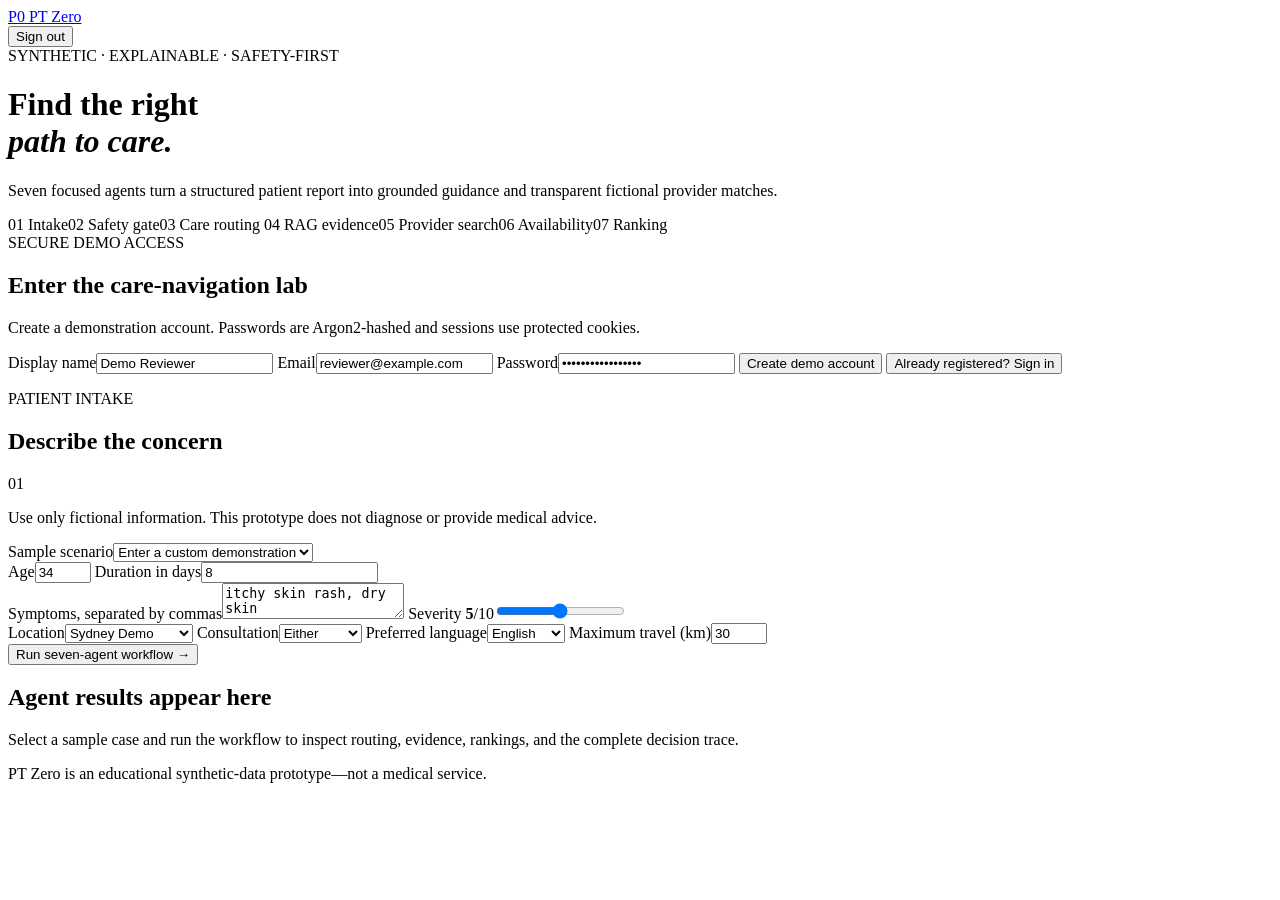
==== app/static/index.html @ e4aae67d "Build authenticated PT Zero care-navigation MVP" ====
<!doctype html>
<html lang="en">
<head>
  <meta charset="utf-8">
  <meta name="viewport" content="width=device-width, initial-scale=1">
  <meta name="description" content="PT Zero synthetic multi-agent healthcare navigation MVP">
  <title>PT Zero · Care Navigation</title>
  <link rel="stylesheet" href="/static/styles.css">
</head>
<body>
  <nav>
    <a class="brand" href="/"><span class="brand-mark">P0</span> PT Zero</a>
    <div class="nav-right"><span id="user-label"></span><button id="logout" class="button-secondary hidden">Sign out</button></div>
  </nav>

  <header>
    <div><span class="badge">SYNTHETIC · EXPLAINABLE · SAFETY-FIRST</span>
      <h1>Find the right<br><em>path to care.</em></h1>
      <p>Seven focused agents turn a structured patient report into grounded guidance and transparent fictional provider matches.</p>
    </div>
    <div class="flow" aria-label="Agent workflow">
      <span>01 Intake</span><span>02 Safety gate</span><span>03 Care routing</span>
      <span>04 RAG evidence</span><span>05 Provider search</span><span>06 Availability</span><span>07 Ranking</span>
    </div>
  </header>

  <main>
    <section id="auth-card" class="card auth-card">
      <div><span class="eyebrow">SECURE DEMO ACCESS</span><h2>Enter the care-navigation lab</h2>
        <p class="muted">Create a demonstration account. Passwords are Argon2-hashed and sessions use protected cookies.</p>
      </div>
      <form id="auth-form">
        <label id="name-field">Display name<input id="display-name" autocomplete="name" value="Demo Reviewer"></label>
        <label>Email<input id="email" type="email" autocomplete="email" value="reviewer@example.com" required></label>
        <label>Password<input id="password" type="password" minlength="12" autocomplete="new-password" value="DemoPassword!2026" required></label>
        <button id="auth-submit" type="submit">Create demo account</button>
        <button id="auth-switch" type="button" class="text-button">Already registered? Sign in</button>
        <p id="auth-error" class="error" role="alert"></p>
      </form>
    </section>

    <div id="workspace" class="workspace hidden">
      <section class="card intake-card">
        <div class="section-heading"><div><span class="eyebrow">PATIENT INTAKE</span><h2>Describe the concern</h2></div><span class="step">01</span></div>
        <p class="muted">Use only fictional information. This prototype does not diagnose or provide medical advice.</p>
        <form id="patient-form">
          <label>Sample scenario<select id="sample"><option value="">Enter a custom demonstration</option></select></label>
          <div class="grid">
            <label>Age<input id="age" type="number" min="0" max="120" value="34" required></label>
            <label>Duration in days<input id="duration" type="number" min="0" value="8" required></label>
          </div>
          <label>Symptoms, separated by commas<textarea id="symptoms" required>itchy skin rash, dry skin</textarea></label>
          <label>Severity <span><strong id="severity-value">5</strong>/10</span><input id="severity" type="range" min="0" max="10" value="5"></label>
          <div class="grid">
            <label>Location<select id="location"><option value="sydney">Sydney Demo</option><option value="parramatta">Parramatta Demo</option><option value="chatswood">Chatswood Demo</option></select></label>
            <label>Consultation<select id="mode"><option value="either">Either</option><option value="in_person">In person</option><option value="telehealth">Telehealth</option></select></label>
            <label>Preferred language<select id="language"><option>English</option><option>Arabic</option><option>Hindi</option><option>Mandarin</option><option>Urdu</option></select></label>
            <label>Maximum travel (km)<input id="travel" type="number" min="1" max="200" value="30"></label>
          </div>
          <button type="submit">Run seven-agent workflow <span>→</span></button>
        </form>
      </section>
      <section id="results" class="card results-card placeholder" aria-live="polite">
        <div class="radar"><span></span><span></span><span></span></div>
        <h2>Agent results appear here</h2><p class="muted">Select a sample case and run the workflow to inspect routing, evidence, rankings, and the complete decision trace.</p>
      </section>
    </div>
  </main>
  <footer>PT Zero is an educational synthetic-data prototype—not a medical service.</footer>
  <script src="/static/app.js"></script>
</body>
</html>
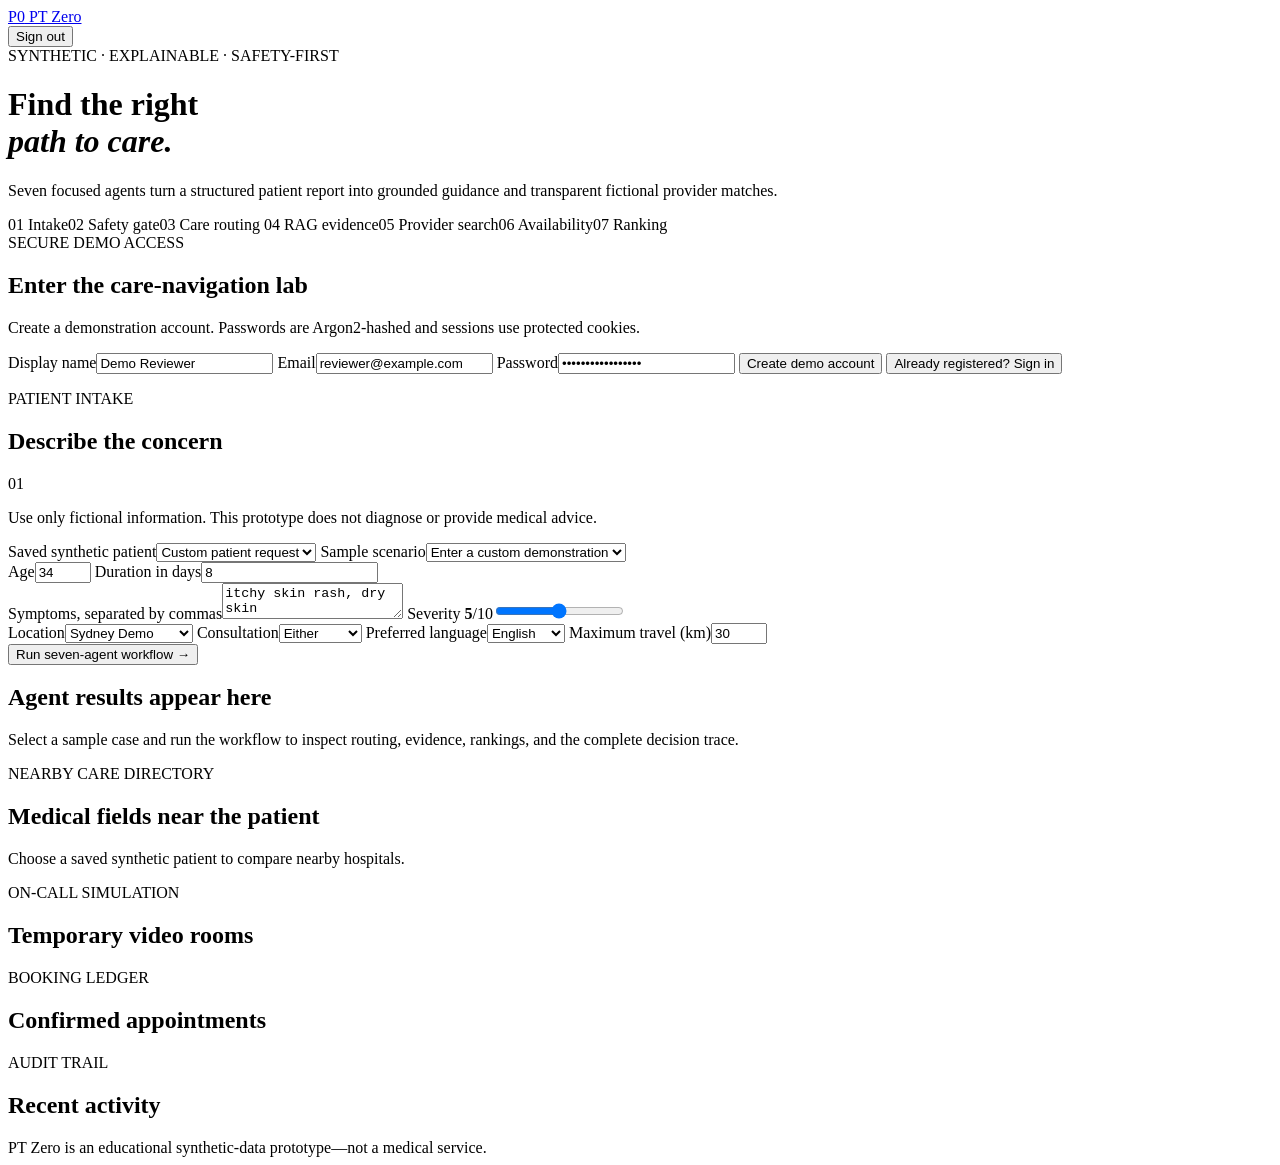
==== commit 0b0fdb7c: "Add synthetic healthcare operations and audit platform" ====
--- a/app/static/index.html
+++ b/app/static/index.html
@@ -39,11 +39,14 @@
       </form>
     </section>
 
-    <div id="workspace" class="workspace hidden">
+    <div id="workspace-shell" class="hidden">
+      <section class="stats" id="stats" aria-label="Database summary"></section>
+      <div id="workspace" class="workspace">
       <section class="card intake-card">
         <div class="section-heading"><div><span class="eyebrow">PATIENT INTAKE</span><h2>Describe the concern</h2></div><span class="step">01</span></div>
         <p class="muted">Use only fictional information. This prototype does not diagnose or provide medical advice.</p>
         <form id="patient-form">
+          <label>Saved synthetic patient<select id="patient"><option value="">Custom patient request</option></select></label>
           <label>Sample scenario<select id="sample"><option value="">Enter a custom demonstration</option></select></label>
           <div class="grid">
             <label>Age<input id="age" type="number" min="0" max="120" value="34" required></label>
@@ -64,6 +67,25 @@
         <div class="radar"><span></span><span></span><span></span></div>
         <h2>Agent results appear here</h2><p class="muted">Select a sample case and run the workflow to inspect routing, evidence, rankings, and the complete decision trace.</p>
       </section>
+      </div>
+      <section class="operations-grid">
+        <article class="card operation-card">
+          <div class="section-heading"><div><span class="eyebrow">NEARBY CARE DIRECTORY</span><h2>Medical fields near the patient</h2></div></div>
+          <div id="nearby-fields" class="compact-list"><p class="muted">Choose a saved synthetic patient to compare nearby hospitals.</p></div>
+        </article>
+        <article class="card operation-card">
+          <div class="section-heading"><div><span class="eyebrow">ON-CALL SIMULATION</span><h2>Temporary video rooms</h2></div></div>
+          <div id="on-call" class="compact-list"></div>
+        </article>
+        <article class="card operation-card">
+          <div class="section-heading"><div><span class="eyebrow">BOOKING LEDGER</span><h2>Confirmed appointments</h2></div></div>
+          <div id="appointments" class="compact-list"></div>
+        </article>
+        <article class="card operation-card">
+          <div class="section-heading"><div><span class="eyebrow">AUDIT TRAIL</span><h2>Recent activity</h2></div></div>
+          <div id="activity" class="compact-list"></div>
+        </article>
+      </section>
     </div>
   </main>
   <footer>PT Zero is an educational synthetic-data prototype—not a medical service.</footer>
